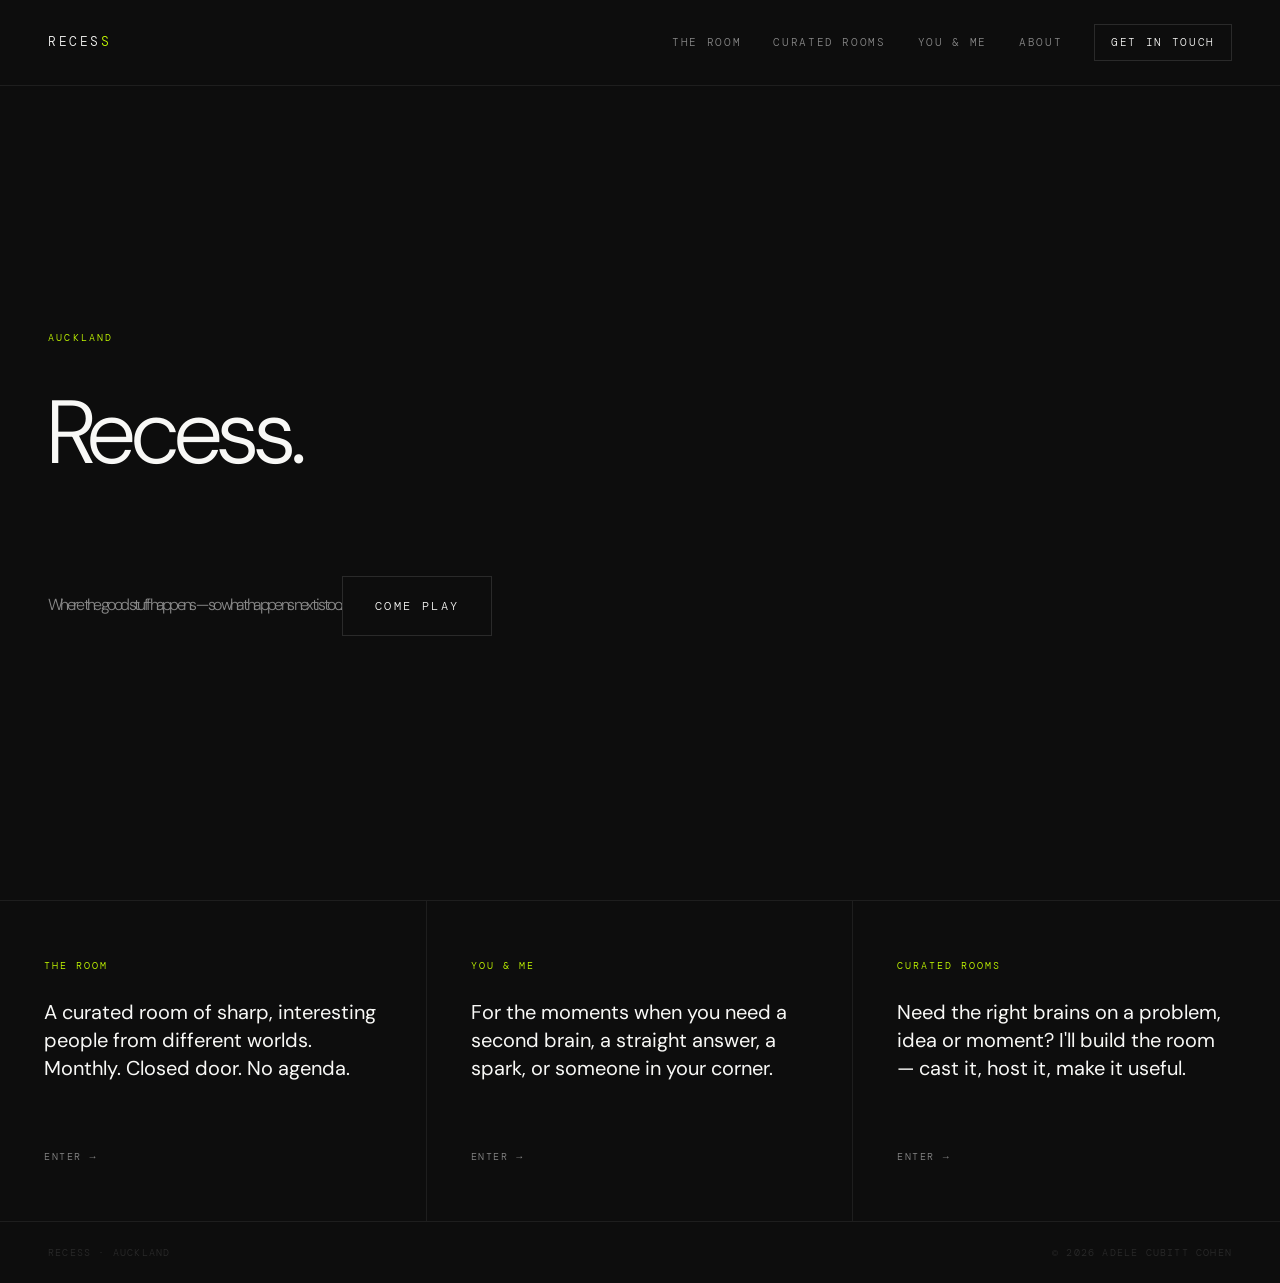
==== index.html @ fb092e29 "Update description in home-hero section" ====
<!DOCTYPE html>
<html lang="en">
<head>
<meta charset="UTF-8">
<meta name="viewport" content="width=device-width, initial-scale=1.0">
<title>Recess</title>
<meta name="description" content="Recess. Where smart adults play. Auckland.">
<link rel="preconnect" href="https://fonts.googleapis.com">
<link href="https://fonts.googleapis.com/css2?family=DM+Mono:wght@300;400&family=DM+Sans:wght@300;400;500&display=swap" rel="stylesheet">
<link rel="stylesheet" href="style.css">
</head>
<body>

<nav>
  <span class="logo">Reces<span>s</span></span>
  <div class="nav-links">
    <a href="the-room.html">The Room</a>
    <a href="curated-rooms.html">Curated Rooms</a>
    <a href="you-and-me.html">You & Me</a>
    <a href="about.html">About</a>
    <a href="mailto:hello@recess.nz" class="cta-link">Get in touch</a>
  </div>
</nav>

<section class="home-hero">
  <span class="home-tag">Auckland</span>
  <h1>Recess. 
  <p>Where the good stuff happens — so what happens next is too.
  <a href="the-room.html" class="come-play">Come play</a>
</section>

<div class="doors">
  <a href="the-room.html" class="door-link-block">
    <div>
      <span class="door-tag">The Room</span>
      <h2>A curated room of sharp, interesting people from different worlds. Monthly. Closed door. No agenda.</h2>
    </div>
    <span class="door-arrow">Enter</span>
  </a>
  <a href="you-and-me.html" class="door-link-block">
    <div>
      <span class="door-tag">You & Me</span>
      <h2>For the moments when you need a second brain, a straight answer, a spark, or someone in your corner.</h2>
    </div>
    <span class="door-arrow">Enter</span>
  </a>
  <a href="curated-rooms.html" class="door-link-block">
    <div>
      <span class="door-tag">Curated Rooms</span>
      <h2>Need the right brains on a problem, idea or moment? I'll build the room — cast it, host it, make it useful.</h2>
    </div>
    <span class="door-arrow">Enter</span>
  </a>
</div>

<footer>
  <span>Recess · Auckland</span>
  <span>© 2026 Adele Cubitt Cohen</span>
</footer>

</body>
</html>
---- style.css ----
*, *::before, *::after { box-sizing: border-box; margin: 0; padding: 0; }

:root {
  --black: #0d0d0d;
  --white: #f8f8f6;
  --grey: #888;
  --dim: #2a2a2a;
  --mid: #1a1a1a;
  --pop: #c8ff00;
  --rule: rgba(255,255,255,0.07);
}

html { scroll-behavior: smooth; }

body {
  background: var(--black);
  color: var(--white);
  font-family: 'DM Sans', sans-serif;
  font-weight: 300;
  font-size: 16px;
  line-height: 1.7;
  -webkit-font-smoothing: antialiased;
  min-height: 100vh;
}

a { color: inherit; text-decoration: none; }

/* NAV */
nav {
  position: fixed;
  top: 0;
  width: 100%;
  padding: 24px 48px;
  display: flex;
  justify-content: space-between;
  align-items: center;
  z-index: 100;
  background: var(--black);
  border-bottom: 1px solid var(--rule);
}

.logo {
  font-family: 'DM Mono', monospace;
  font-size: 13px;
  letter-spacing: 0.2em;
  text-transform: uppercase;
  font-weight: 300;
}

.logo span { color: var(--pop); }

.nav-links { display: flex; gap: 32px; align-items: center; }

.nav-links a {
  font-family: 'DM Mono', monospace;
  font-size: 11px;
  letter-spacing: 0.15em;
  text-transform: uppercase;
  color: var(--grey);
  transition: color 0.2s;
}
.nav-links a:hover, .nav-links a.active { color: var(--pop); }

.nav-links a.cta-link {
  color: var(--white);
  border: 1px solid var(--dim);
  padding: 8px 16px;
}
.nav-links a.cta-link:hover { border-color: var(--pop); color: var(--pop); }

/* BACK LINK for subpages */
.back-link {
  position: fixed;
  top: 24px;
  left: 48px;
  z-index: 101;
}

/* HOMEPAGE HERO */
.home-hero {
  min-height: 100vh;
  padding-top: 65px;
  display: flex;
  flex-direction: column;
  justify-content: center;
  padding-left: 48px;
  padding-right: 48px;
}

.home-tag {
  font-family: 'DM Mono', monospace;
  font-size: 10px;
  letter-spacing: 0.22em;
  text-transform: uppercase;
  color: var(--pop);
  margin-bottom: 40px;
  display: block;
}

.home-hero h1 {
  font-size: clamp(40px, 7vw, 96px);
  font-weight: 300;
  line-height: 1.05;
  letter-spacing: -0.03em;
  max-width: 920px;
}

.home-hero h1 strong { font-weight: 500; }

.home-hero p {
  margin-top: 40px;
  font-size: 16px;
  color: var(--grey);
  line-height: 1.85;
  max-width: 560px;
}

.come-play {
  margin-top: 56px;
  font-family: 'DM Mono', monospace;
  font-size: 12px;
  letter-spacing: 0.2em;
  text-transform: uppercase;
  color: var(--white);
  border: 1px solid var(--dim);
  padding: 18px 32px;
  display: inline-block;
  transition: border-color 0.2s, color 0.2s;
  width: fit-content;
}
.come-play:hover { border-color: var(--pop); color: var(--pop); }

/* THREE DOORS ON HOMEPAGE */
.doors {
  display: grid;
  grid-template-columns: repeat(3, 1fr);
  border-top: 1px solid var(--rule);
}

.door-link-block {
  padding: 56px 44px;
  border-right: 1px solid var(--rule);
  display: flex;
  flex-direction: column;
  justify-content: space-between;
  min-height: 320px;
  transition: background 0.25s;
}
.door-link-block:last-child { border-right: none; }
.door-link-block:hover { background: #131313; }

.door-tag {
  font-family: 'DM Mono', monospace;
  font-size: 10px;
  letter-spacing: 0.2em;
  text-transform: uppercase;
  color: var(--pop);
  margin-bottom: 24px;
  display: block;
}

.door-link-block h2 {
  font-size: 20px;
  font-weight: 400;
  line-height: 1.4;
  color: var(--white);
}

.door-arrow {
  margin-top: 32px;
  font-family: 'DM Mono', monospace;
  font-size: 10px;
  letter-spacing: 0.15em;
  text-transform: uppercase;
  color: var(--grey);
  display: inline-flex;
  align-items: center;
  gap: 8px;
  transition: color 0.2s, gap 0.2s;
}
.door-arrow::after { content: '→'; }
.door-link-block:hover .door-arrow { color: var(--pop); gap: 14px; }

/* SUBPAGE */
.page {
  min-height: 100vh;
  padding: 140px 48px 100px;
  max-width: 1100px;
  margin: 0 auto;
}

.page-tag {
  font-family: 'DM Mono', monospace;
  font-size: 10px;
  letter-spacing: 0.22em;
  text-transform: uppercase;
  color: var(--pop);
  margin-bottom: 40px;
  display: block;
}

.page h1 {
  font-size: clamp(30px, 4.5vw, 58px);
  font-weight: 300;
  line-height: 1.15;
  letter-spacing: -0.02em;
  max-width: 780px;
  margin-bottom: 48px;
}

.page h1 strong { font-weight: 500; }

.page-body {
  font-size: 16px;
  color: var(--grey);
  line-height: 1.9;
  max-width: 620px;
  display: flex;
  flex-direction: column;
  gap: 20px;
}

.page-body strong { color: var(--white); font-weight: 400; }

.page-highlight {
  font-size: 18px;
  color: var(--white);
  font-weight: 400;
  line-height: 1.6;
  max-width: 620px;
  margin: 32px 0;
}

.price-block {
  margin-top: 40px;
  padding-top: 32px;
  border-top: 1px solid var(--rule);
}

.price {
  font-family: 'DM Mono', monospace;
  font-size: 13px;
  letter-spacing: 0.1em;
  color: var(--pop);
  text-transform: uppercase;
}

.price-note {
  margin-top: 8px;
  font-family: 'DM Mono', monospace;
  font-size: 11px;
  color: var(--grey);
  text-transform: uppercase;
  letter-spacing: 0.06em;
}

.detail-list {
  margin-top: 40px;
  display: flex;
  flex-direction: column;
  max-width: 640px;
}

.detail-item {
  padding: 18px 0;
  border-bottom: 1px solid var(--rule);
  font-size: 14px;
  color: var(--grey);
  line-height: 1.6;
  display: flex;
  gap: 16px;
}
.detail-item:first-child { border-top: 1px solid var(--rule); }
.detail-item::before {
  content: '—';
  font-family: 'DM Mono', monospace;
  font-size: 11px;
  color: var(--pop);
  flex-shrink: 0;
  padding-top: 2px;
}

.offer-grid {
  margin-top: 48px;
  display: grid;
  grid-template-columns: 1fr;
  gap: 1px;
  background: var(--rule);
  max-width: 640px;
}

.offer-item {
  background: var(--black);
  padding: 28px 0;
}

.offer-name {
  font-family: 'DM Mono', monospace;
  font-size: 11px;
  letter-spacing: 0.15em;
  text-transform: uppercase;
  color: var(--pop);
  display: block;
  margin-bottom: 10px;
}

.offer-desc {
  font-size: 14px;
  color: var(--grey);
  line-height: 1.7;
  max-width: 560px;
}

.page-cta {
  margin-top: 64px;
  padding-top: 40px;
  border-top: 1px solid var(--rule);
}

.page-cta a {
  font-family: 'DM Mono', monospace;
  font-size: 16px;
  color: var(--white);
  border-bottom: 1px solid var(--dim);
  padding-bottom: 4px;
  transition: color 0.2s, border-color 0.2s;
}
.page-cta a:hover { color: var(--pop); border-color: var(--pop); }

footer {
  padding: 22px 48px;
  display: flex;
  justify-content: space-between;
  border-top: 1px solid var(--rule);
}

footer span {
  font-family: 'DM Mono', monospace;
  font-size: 10px;
  letter-spacing: 0.12em;
  text-transform: uppercase;
  color: var(--dim);
}

@media (max-width: 768px) {
  nav { padding: 20px 24px; }
  .nav-links { gap: 16px; }
  .home-hero { padding: 120px 24px 60px; }
  .doors { grid-template-columns: 1fr; }
  .door-link-block { border-right: none; border-bottom: 1px solid var(--rule); min-height: auto; }
  .page { padding: 110px 24px 72px; }
  footer { padding: 20px 24px; flex-direction: column; gap: 8px; }
}

.about-photo {
  width: 100%;
  max-width: 320px;
  aspect-ratio: 3/4;
  object-fit: cover;
  object-position: center top;
  margin-bottom: 48px;
  filter: grayscale(100%);
}
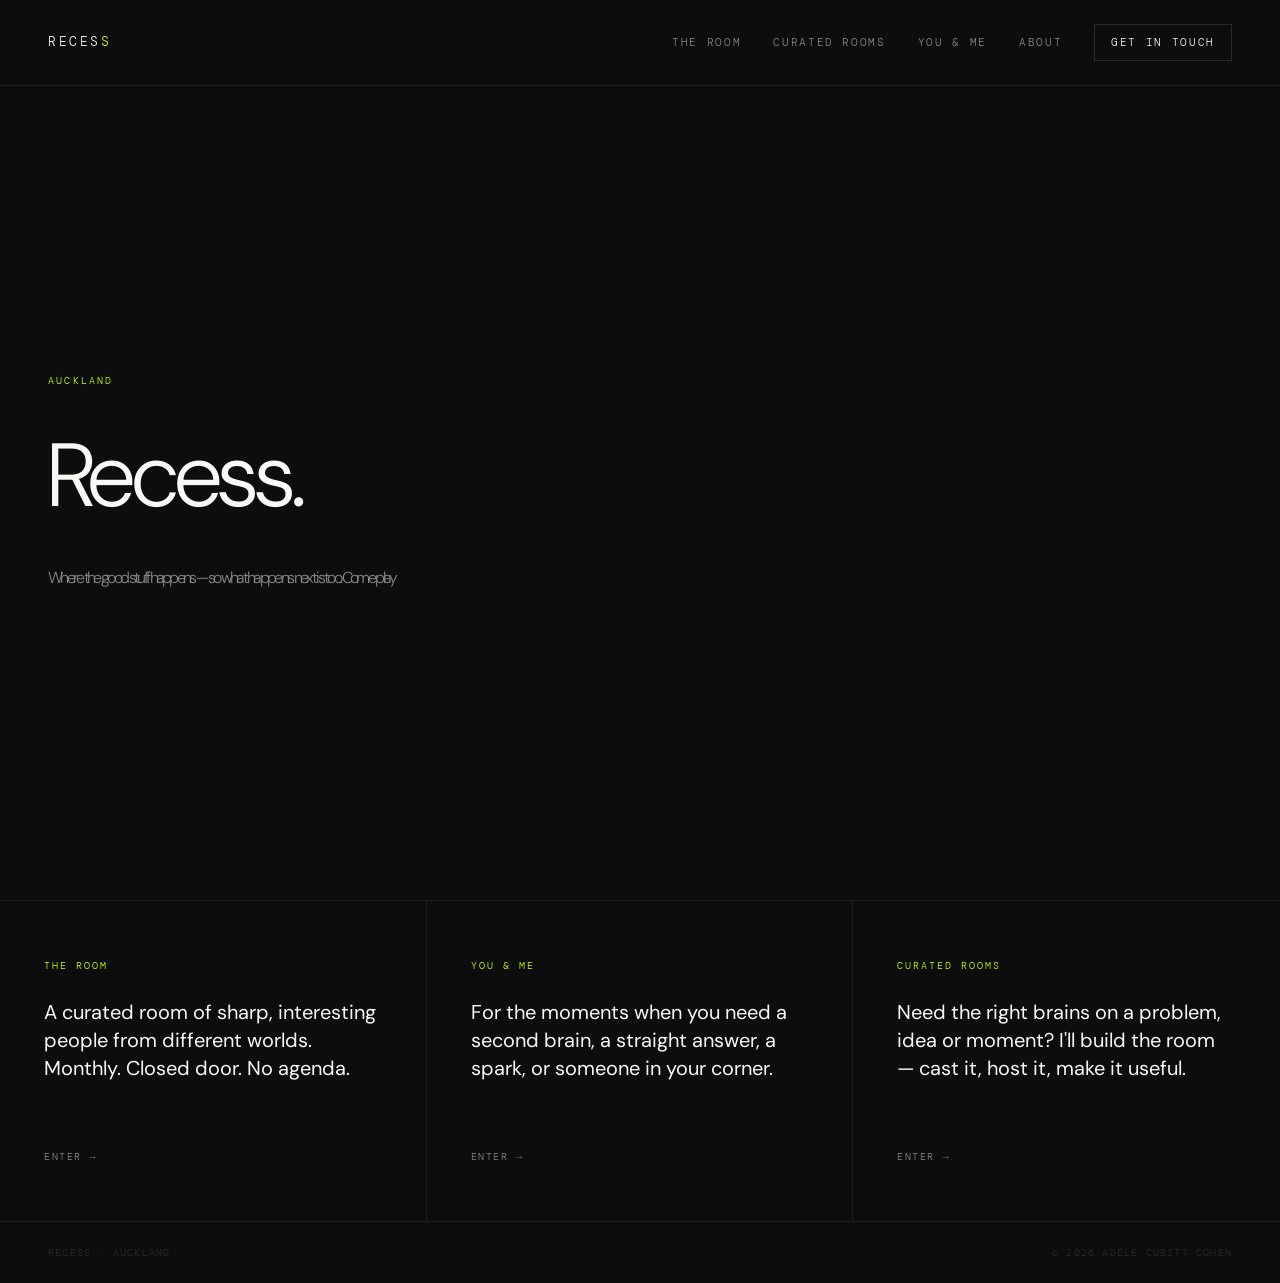
==== commit 277bc6c3: "Fix class name for anchor tag in index.html" ====
--- a/index.html
+++ b/index.html
@@ -26,7 +26,8 @@
   <span class="home-tag">Auckland</span>
   <h1>Recess. 
   <p>Where the good stuff happens — so what happens next is too.
-  <a href="the-room.html" class="come-play">Come play</a>
+  <a href="the-room.html" 
+    class=let's-play">Come play</a>
 </section>
 
 <div class="doors">
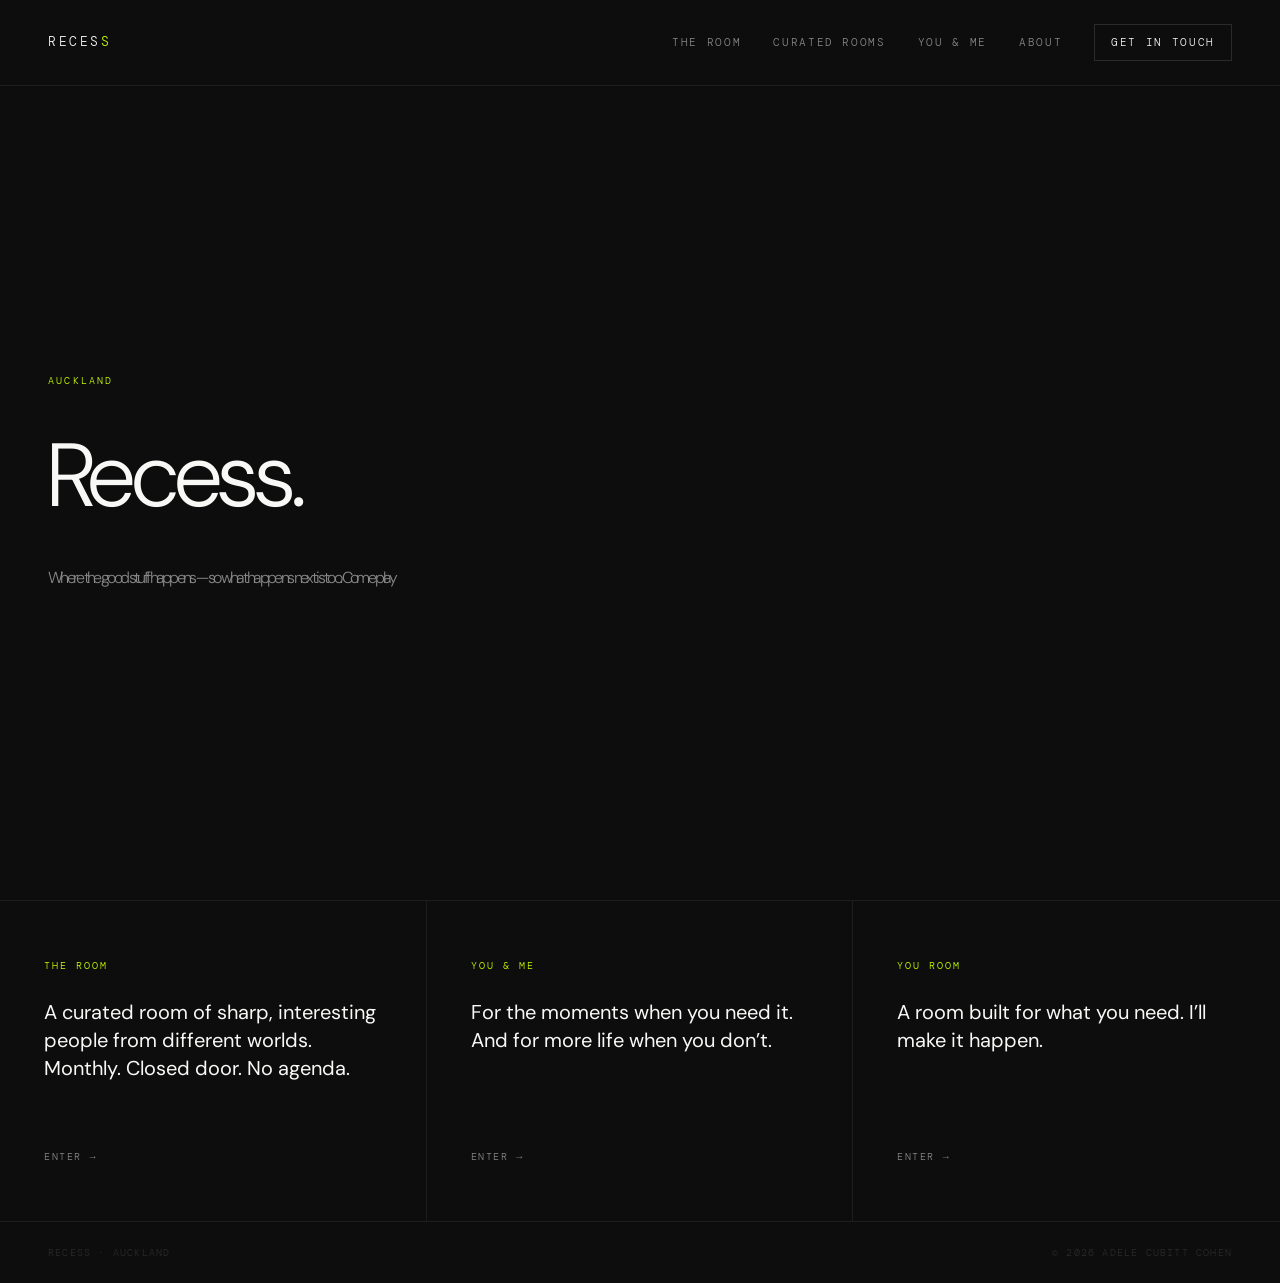
==== commit e6a9d676: "Update text in index.html for clarity" ====
--- a/index.html
+++ b/index.html
@@ -41,14 +41,14 @@
   <a href="you-and-me.html" class="door-link-block">
     <div>
       <span class="door-tag">You & Me</span>
-      <h2>For the moments when you need a second brain, a straight answer, a spark, or someone in your corner.</h2>
+      <h2>For the moments when you need it. And for more life when you don’t.</h2>
     </div>
     <span class="door-arrow">Enter</span>
   </a>
   <a href="curated-rooms.html" class="door-link-block">
     <div>
-      <span class="door-tag">Curated Rooms</span>
-      <h2>Need the right brains on a problem, idea or moment? I'll build the room — cast it, host it, make it useful.</h2>
+      <span class="door-tag">You Room</span>
+      <h2>A room built for what you need. I’ll make it happen.</h2>
     </div>
     <span class="door-arrow">Enter</span>
   </a>
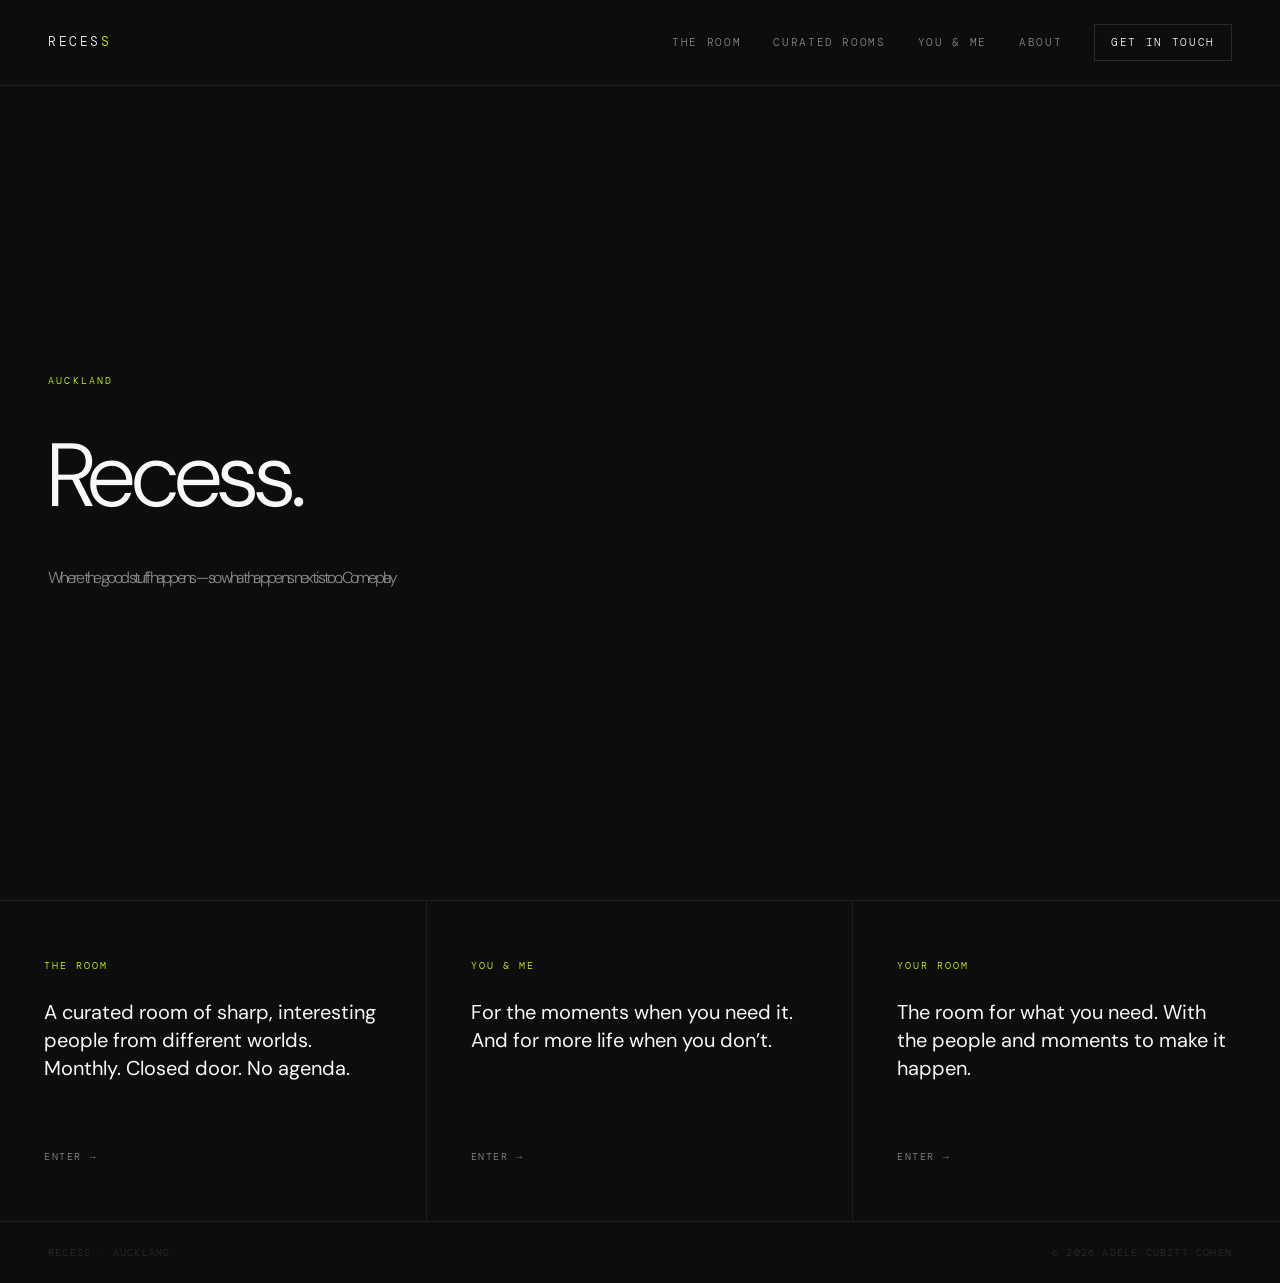
==== commit e2b58360: "Fix typo in 'Your Room' section" ====
--- a/index.html
+++ b/index.html
@@ -15,7 +15,7 @@
   <span class="logo">Reces<span>s</span></span>
   <div class="nav-links">
     <a href="the-room.html">The Room</a>
-    <a href="curated-rooms.html">Curated Rooms</a>
+    <a href="your-room.html">Curated Rooms</a>
     <a href="you-and-me.html">You & Me</a>
     <a href="about.html">About</a>
     <a href="mailto:hello@recess.nz" class="cta-link">Get in touch</a>
@@ -45,10 +45,11 @@
     </div>
     <span class="door-arrow">Enter</span>
   </a>
-  <a href="curated-rooms.html" class="door-link-block">
+  <a href="your-room.html" class="door-link-block">
     <div>
-      <span class="door-tag">You Room</span>
-      <h2>A room built for what you need. I’ll make it happen.</h2>
+      <span class="door-tag">Your Room</span>
+      <h2>The room for what you need. With the
+        people and moments to make it happen.</h2>
     </div>
     <span class="door-arrow">Enter</span>
   </a>
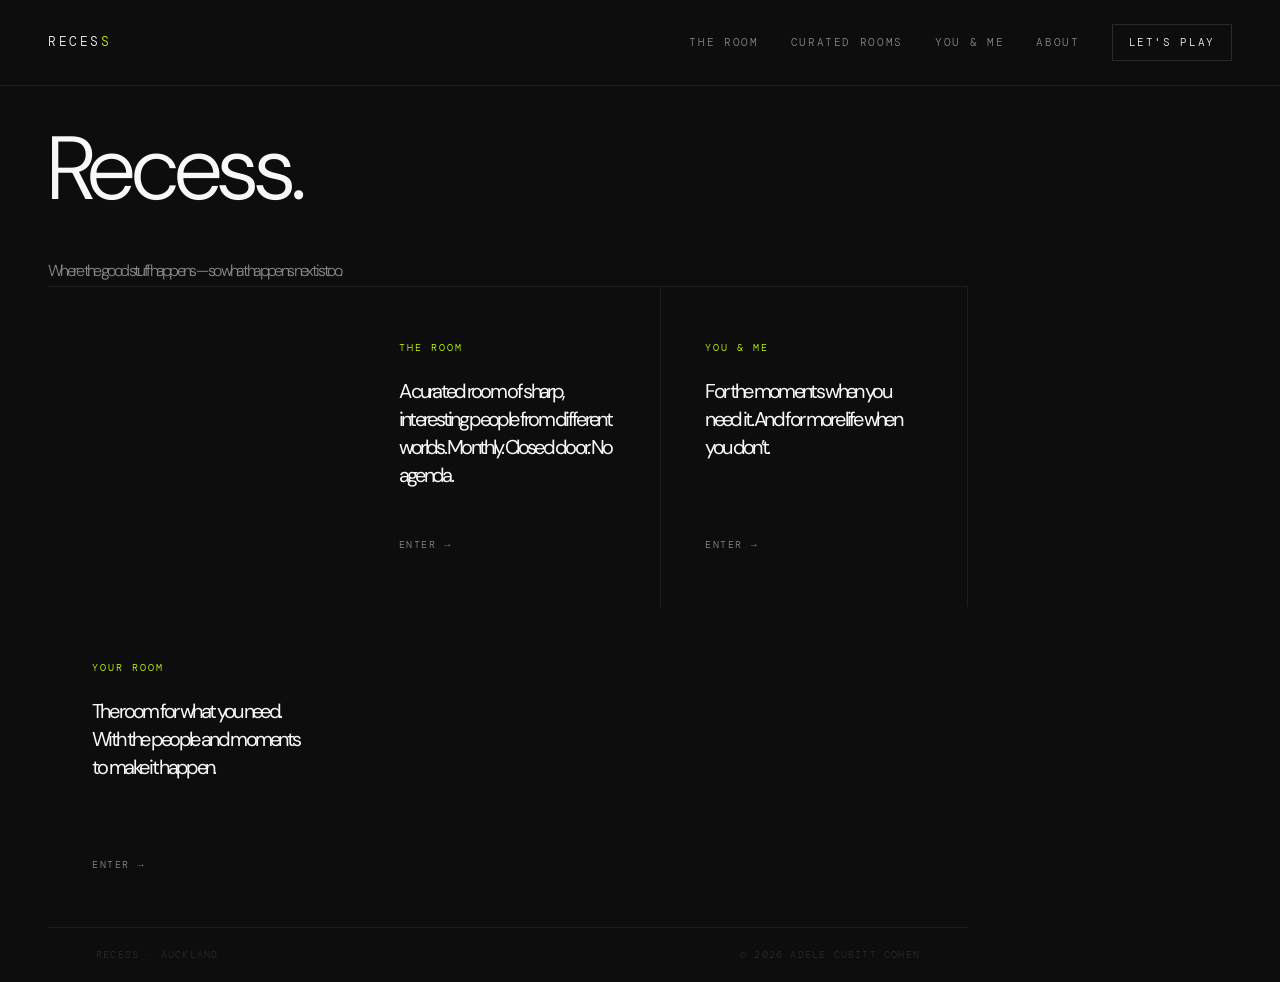
==== commit a4c5bac5: "Update call-to-action link text in index.html" ====
--- a/index.html
+++ b/index.html
@@ -18,7 +18,7 @@
     <a href="your-room.html">Curated Rooms</a>
     <a href="you-and-me.html">You & Me</a>
     <a href="about.html">About</a>
-    <a href="mailto:hello@recess.nz" class="cta-link">Get in touch</a>
+    <a href="mailto:hello@recess.nz" class="cta-link">let's play</a>
   </div>
 </nav>
 
@@ -27,8 +27,7 @@
   <h1>Recess. 
   <p>Where the good stuff happens — so what happens next is too.
   <a href="the-room.html" 
-    class=let's-play">Come play</a>
-</section>
+  </section>
 
 <div class="doors">
   <a href="the-room.html" class="door-link-block">
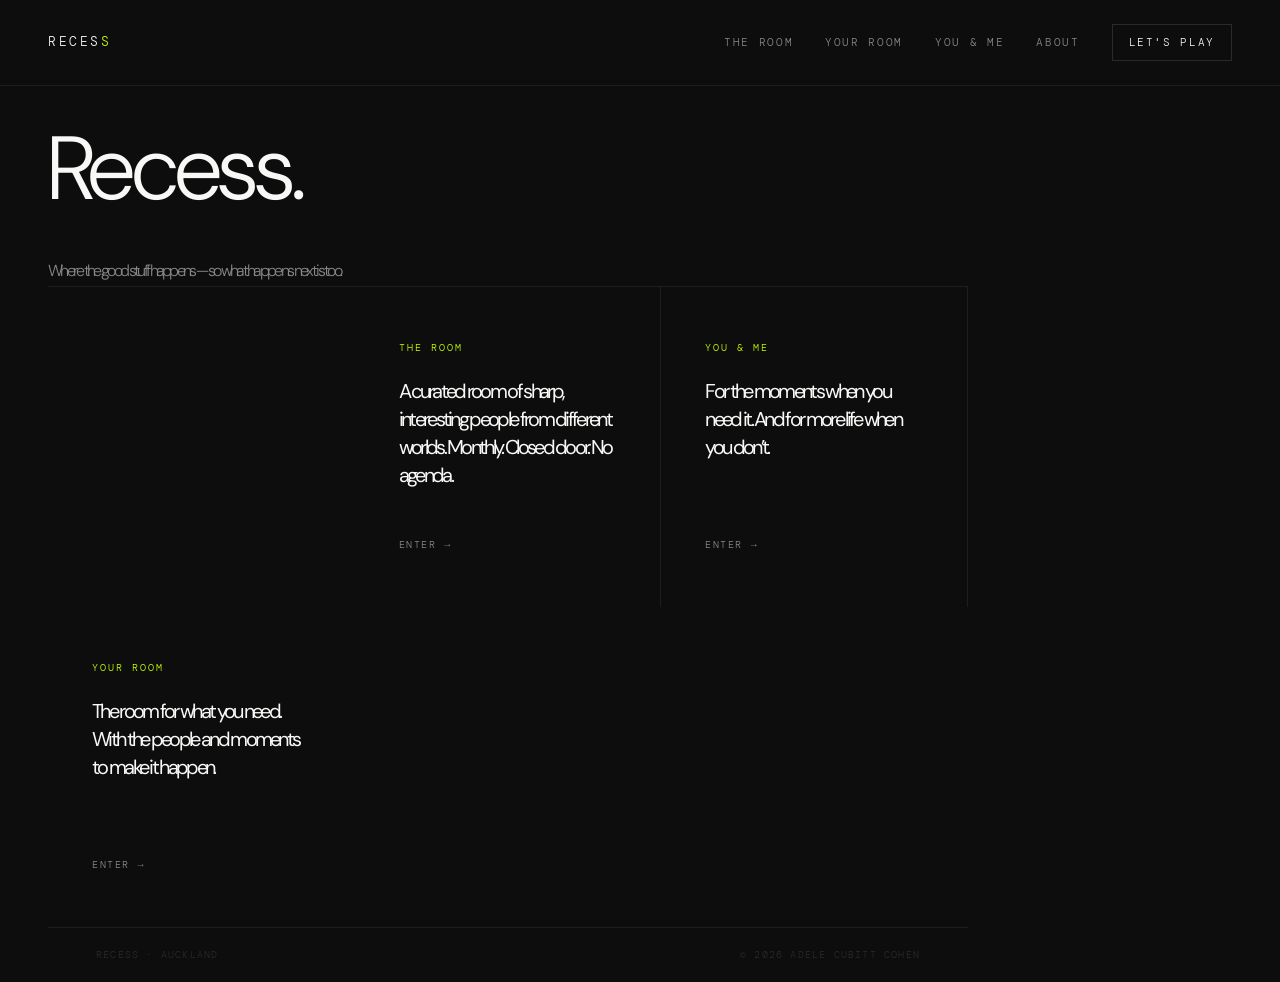
==== commit 9b704322: "Fix link text and capitalization in index.html" ====
--- a/index.html
+++ b/index.html
@@ -15,10 +15,10 @@
   <span class="logo">Reces<span>s</span></span>
   <div class="nav-links">
     <a href="the-room.html">The Room</a>
-    <a href="your-room.html">Curated Rooms</a>
+    <a href="your-room.html">Your Room</a>
     <a href="you-and-me.html">You & Me</a>
     <a href="about.html">About</a>
-    <a href="mailto:hello@recess.nz" class="cta-link">let's play</a>
+    <a href="mailto:hello@recess.nz" class="cta-link">Let's play</a>
   </div>
 </nav>
 
@@ -27,6 +27,7 @@
   <h1>Recess. 
   <p>Where the good stuff happens — so what happens next is too.
   <a href="the-room.html" 
+    
   </section>
 
 <div class="doors">
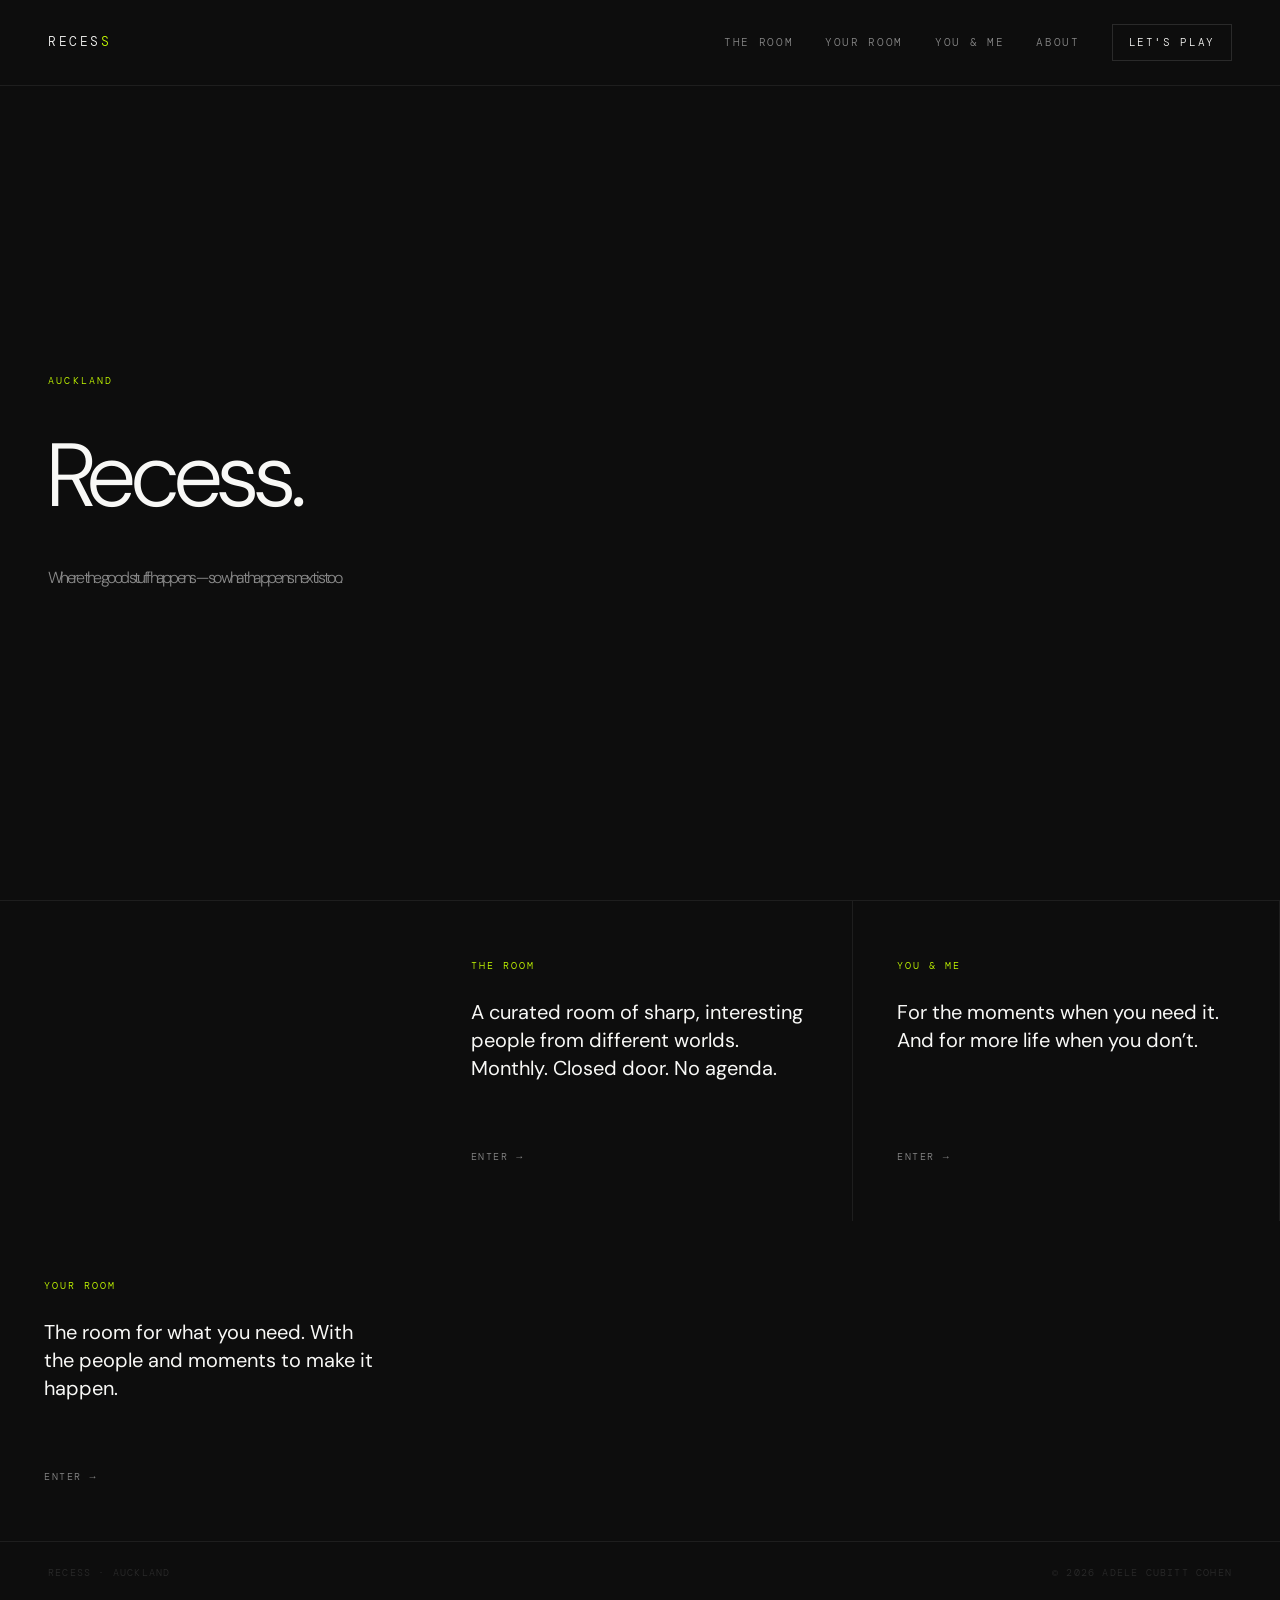
==== commit ae6d6068: "Fix HTML formatting in index.html" ====
--- a/index.html
+++ b/index.html
@@ -27,6 +27,7 @@
   <h1>Recess. 
   <p>Where the good stuff happens — so what happens next is too.
   <a href="the-room.html" 
+   </section>
     
   </section>
 
